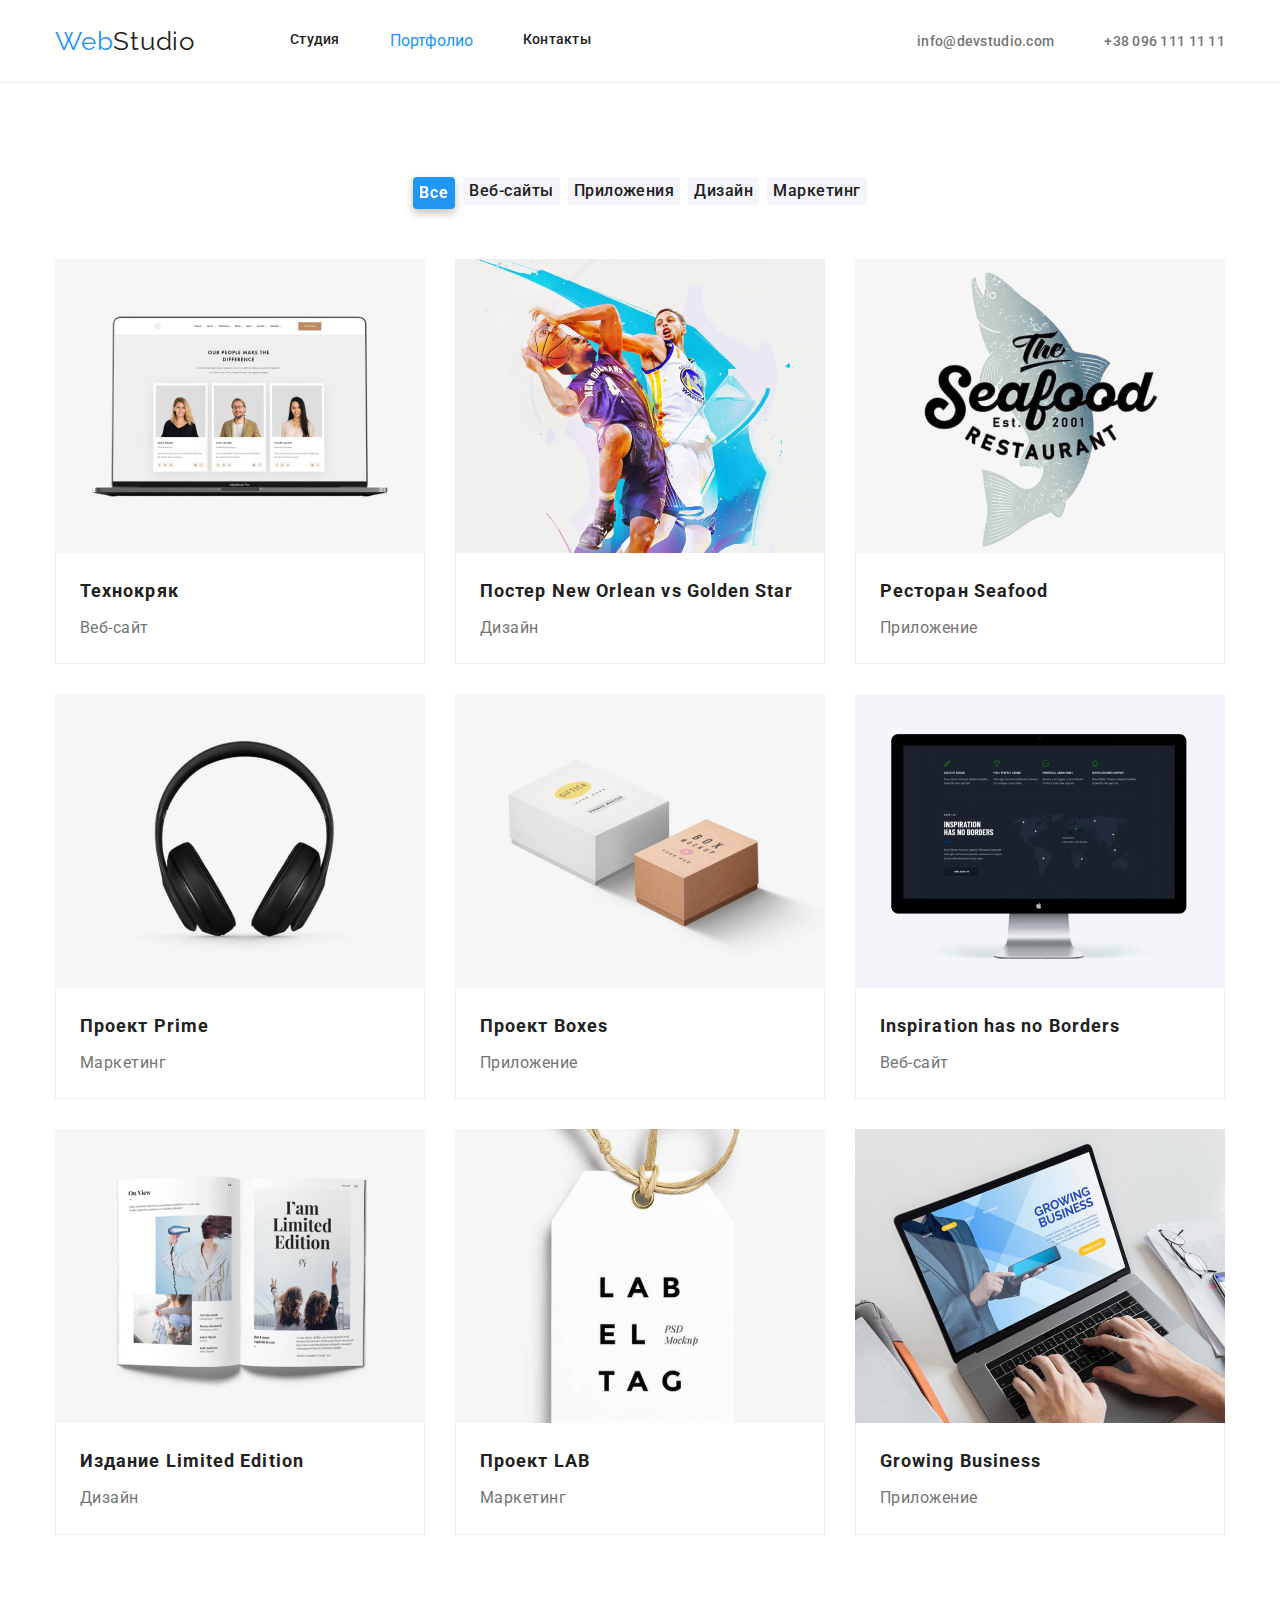
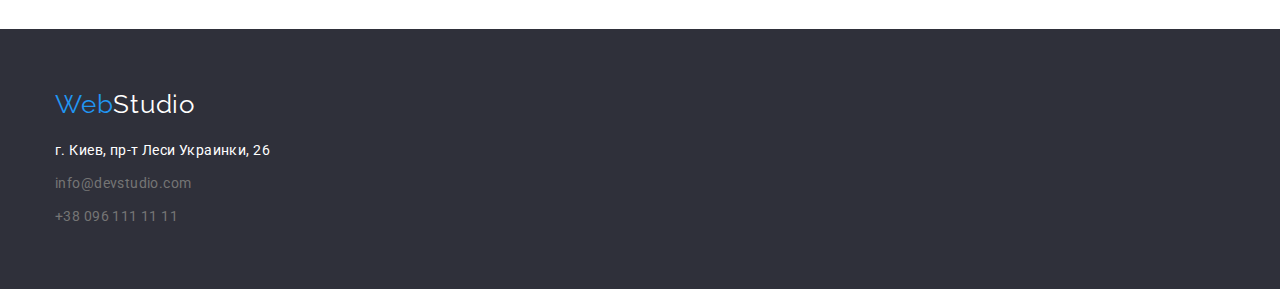
==== portfolio.html @ fd61dd6b "Initial commit" ====
<!DOCTYPE html>
<html lang="ru">
  <head>
    <meta charset="UTF-8" />
    <meta http-equiv="X-UA-Compatible" content="IE=edge" />
    <meta name="viewport" content="width=device-width, initial-scale=1.0" />
    <title>Портфолио</title>
    <link
      href="https://fonts.googleapis.com/css2?family=Raleway:wght@700&family=Roboto:wght@400;500;700;900&display=swap"
      rel="stylesheet"
    />
    <link
      rel="stylesheet"
      href="https://cdnjs.cloudflare.com/ajax/libs/modern-normalize/1.1.0/modern-normalize.min.css"
    />
    <link rel="stylesheet" href="./css/styles.css" />
  </head>
  <body>
    <!-- Шапка -->
    <header class="header">
      <div class="container contacts">
        <nav class="main-nav">
          <a class="logo-header" href="index.html">
            <span class="accent-logo-header">Web</span>Studio</a
          >

          <ul class="nav-list">
            <li class="nav-item">
              <a class="nav-link" href="./index.html">Студия</a>
            </li>
            <li class="nav-item">
              <a class="nav-link-current" href="./portfolio.html">Портфолио</a>
            </li>
            <li class="nav-item">
              <a class="nav-link" href="">Контакты</a>
            </li>
          </ul>
        </nav>

        <ul class="contacts">
          <li class="item">
            <a class="contact" href="mailto:info@devstudio.com"
              >info@devstudio.com</a
            >
          </li>
          <li class="item">
            <a class="contact" href="tel:+380961111111">+38 096 111 11 11</a>
          </li>
        </ul>
      </div>
    </header>
    <!-- Main -->
    <main>
      <!-- Навигация по сайту -->
      <section class="section">
        <div class="container">
          <h1 class="works-main-section visually-hidden">Наши работы</h1>
          <ul class="works-section-list">
            <li class="item-works">
              <button type="button" class="button">Все</button>
            </li>
            <li class="item-works">
              <button type="button" class="second-button">Веб-сайты</button>
            </li>
            <li class="item-works">
              <button type="button" class="second-button">Приложения</button>
            </li>
            <li class="item-works">
              <button type="button" class="second-button">Дизайн</button>
            </li>
            <li class="item-works">
              <button type="button" class="second-button">Маркетинг</button>
            </li>
          </ul>

          <ul class="card-set">
            <li class="card-set item">
              <a href="">
                <img
                  src="images/all/desctop.jpg"
                  alt="Технокряк"
                  width="370"
                  height="294"
                />
                <div class="card-description">
                  <h2 class="item description">Технокряк</h2>
                  <p class="item text">Веб-сайт</p>
                </div>
              </a>
            </li>

            <li class="card-set item">
              <a href="">
                <img
                  src="./images/all/img1.jpg"
                  alt="Постер New Orlean vs Golden Star"
                  width="370"
                  height="294"
                />
                <div class="card-description">
                  <h2 class="item description">
                    Постер New Orlean vs Golden Star
                  </h2>
                  <p class="item text">Дизайн</p>
                </div>
              </a>
            </li>

            <li class="card-set item">
              <a href="">
                <img
                  src="./images/all/img2.jpg"
                  alt="Ресторан Seafood"
                  width="370"
                  height="294"
                />
                <div class="card-description">
                  <h2 class="item description">Ресторан Seafood</h2>
                  <p class="item text">Приложение</p>
                </div>
              </a>
            </li>

            <li class="card-set item">
              <a href="">
                <img
                  src="./images/all/img3.jpg"
                  alt="Проект Prime"
                  width="370"
                  height="294"
                />
                <div class="card-description">
                  <h2 class="item description">Проект Prime</h2>
                  <p class="item text">Маркетинг</p>
                </div>
              </a>
            </li>

            <li class="card-set item">
              <a href="">
                <img
                  src="./images/all/img4.jpg"
                  alt="Проект Boxes"
                  width="370"
                  height="294"
                />
                <div class="card-description">
                  <h2 class="item description">Проект Boxes</h2>
                  <p class="item text">Приложение</p>
                </div>
              </a>
            </li>

            <li class="card-set item">
              <a href="">
                <img
                  src="./images/all/img5.jpg"
                  alt="Inspiration has no Borders"
                  width="370"
                  height="294"
                />
                <div class="card-description">
                  <h2 class="item description">Inspiration has no Borders</h2>
                  <p class="item text">Веб-сайт</p>
                </div>
              </a>
            </li>

            <li class="card-set item">
              <a href="">
                <img
                  src="./images/all/img6.jpg"
                  alt="Издание Limited Edition"
                  width="370"
                  height="294"
                />
                <div class="card-description">
                  <h2 class="item description">Издание Limited Edition</h2>
                  <p class="item text">Дизайн</p>
                </div>
              </a>
            </li>

            <li class="card-set item">
              <a href="">
                <img
                  src="./images/all/img7.jpg"
                  alt="Проект LAB"
                  width="370"
                  height="294"
                />
                <div class="card-description">
                  <h2 class="item description">Проект LAB</h2>
                  <p class="item text">Маркетинг</p>
                </div>
              </a>
            </li>

            <li class="card-set item">
              <a href="">
                <img
                  src="./images/all/img8.jpg"
                  alt="Growing Business"
                  width="370"
                  height="294"
                />
                <div class="card-description">
                  <h2 class="item description">Growing Business</h2>
                  <p class="item text">Приложение</p>
                </div>
              </a>
            </li>
          </ul>
        </div>
      </section>
    </main>

    <!-- footer     -->
    <footer class="footer">
      <div class="container">
        <a class="logo-footer" href="index.html">
          <span class="accent-logo">Web</span
          ><span class="accent-logo-footer">Studio</span></a
        >

        <address class="address">
          <ul class="address-list">
            <li class="address-item">
              <a class="street" href="https://goo.gl/maps/1c6XT1dpDKUksRFN7"
                >г. Киев, пр-т Леси Украинки, 26</a
              >
            </li>
            <li class="address-item">
              <a class="mail" href="mailto:info@devstudio.com"
                >info@devstudio.com</a
              >
            </li>
            <li class="address-item">
              <a class="tel" href="tel:+380961111111">+38 096 111 11 11</a>
            </li>
          </ul>
        </address>
      </div>
    </footer>
  </body>
</html>
---- css/styles.css ----
:root {
  --primary-text-color: #212121;
  --accent-color: #2196f3;
  --hero-footer-bgcolor: #2f303a;
  --white-color: #ffffff;
  --secondary-text-color: #757575;
  --secondary-bgcolor: #f5f4fa;
  --secondary-button-color: #f5f4fa;
}

/* цвет основного текста #212121 */

/* вторичный цвет текста  #757575 */

/* белый цвет  #FFFFFF */

/* акцент #2196F3 */

/* вторичный цвет фона #F5F4FA */

/* цвет герой, футер  #2F303A */

body {
  color: var(--primary-text-color);
  background-color: #fff;
  font-family: Roboto, sans-serif;
}

a {
  text-decoration: none;
}

h1,
h2,
h3,
p {
  margin: 0;
}

ul {
  list-style: none;
  margin: 0;
  padding: 0;
}

button {
  font-family: inherit;
  cursor: pointer;
  border-style: none;
}

/* container */
.container {
  margin-left: auto;
  margin-right: auto;
  width: 1200px;
  padding-left: 15px;
  padding-right: 15px;
}

.container > .contacts {
  align-items: center;
}

/* header */
.header {
  border-bottom: 1px solid #ececec;
}

/* Logo */
.logo-header {
  margin-right: 95px;
  padding-top: 25px;
  padding-bottom: 25px;
  color: var(--primary-text-color);
  font-family: Raleway, cursive;
  font-size: 26px;
  line-height: 1.19;
  letter-spacing: 0.03em;
  text-decoration: none;
  margin-top: 0;
}

.accent-logo-header {
  color: var(--accent-color);
  padding-top: 25px;
  padding-bottom: 25px;
  font-family: Raleway, cursive;
  font-size: 26px;
  line-height: 1.19;
  letter-spacing: 0.03em;
  text-decoration: none;
}

/* Main-nav */
.main-nav {
  display: flex;
  align-items: center;
}

/* Nav */
.nav-list {
  display: flex;
  margin-top: 0;
  margin-bottom: 0;
}

.nav-item:not(:last-child) {
  margin-right: 50px;
}

.nav-link {
  display: block;
  padding-top: 32px;
  padding-bottom: 32px;

  color: var(--primary-text-color);
  font-weight: 500;
  font-size: 14px;
  line-height: 1.14;
  letter-spacing: 0.02em;
  text-decoration: none;
}

.nav-link:hover,
.nav-link:focus {
  color: var(--accent-color);
}

.nav-link-current {
  display: block;
  padding-top: 32px;
  padding-bottom: 32px;

  color: var(--accent-color);
  text-decoration: none;
}

/* Contacts */
.contacts {
  margin-left: auto;
  margin-top: 0;
  margin-bottom: 0;
  display: flex;
}

.contact {
  color: var(--secondary-text-color);
  font-weight: 500;
  font-size: 14px;
  line-height: 1.14;
  letter-spacing: 0.02em;
  text-decoration: none;
}

.contacts .item + .item {
  margin-left: 50px;
}

.contact:hover,
.contact:focus {
  color: var(--accent-color);
}

/* Герой */
.hero {
  background-color: var(--hero-footer-bgcolor);
  text-align: center;
  padding-top: 200px;
  padding-bottom: 200px;
  text-align: center;
}

.hero-title {
  margin-top: 0;
  margin-bottom: 30px;
  color: var(--white-color);
  background-color: var(--hero-footer-bgcolor);
  font-weight: 900;
  font-size: 44px;
  line-height: 1.36;
  letter-spacing: 0.06em;
  text-align: center;
}

.button {
  background-color: var(--accent-color);
  color: var(--white-color);
  font-weight: 700;
  font-size: 16px;
  line-height: 1.87;
  letter-spacing: 0.06em;
  border-radius: 4px;
  align-items: center;
  filter: drop-shadow(0px 4px 4px rgba(0, 0, 0, 0.25));
  text-align: center;
}

.button:hover,
.button:focus {
  color: var(--white-color);
  background-color: #188ce8;
}

.second-button {
  font-weight: 500;
  font-size: 16px;
  line-height: 1.63;
  text-align: center;
  letter-spacing: 0.03em;
  border-radius: 4px;
  color: var(--primary-text-color);
  background-color: var(--secondary-button-color);
}

.second-button:hover,
.second-button:focus {
  color: var(--white-color);
  background-color: #188ce8;
}

/* section */
.section {
  padding-top: 94px;
  padding-bottom: 94px;
}

/* Особенности  */
.list-qualities {
  display: flex;
  padding: 0;
  margin: 0;
}

.item-qualities {
  margin-right: 30px;
  width: 270px;
}

.item-qualities:last-child {
  margin-right: 0;
}

.section.no-padding {
  padding-bottom: 0;
}

.title-qualities {
  margin-top: 0;
  margin-bottom: 10px;
  color: var(--primary-text-color);
  background-color: var(--white-color);
  font-weight: 700;
  font-size: 14px;
  line-height: 1.14;
  letter-spacing: 0.03em;
  text-transform: uppercase;
}

.text-qualities {
  color: var(--secondary-text-color);
  font-size: 14px;
  line-height: 1.71;
  letter-spacing: 0.03em;
  margin-bottom: 0;
}

/* Work */

.section-work {
  padding-top: 0;
}

.work {
  margin-bottom: 50px;
  color: var(--primary-text-color);
  font-weight: 700;
  font-size: 36px;
  line-height: 1.16;
  letter-spacing: 0.03em;
  padding-top: 0;
  text-align: center;
}

.work-list {
  display: flex;
  text-align: center;
  padding: 0;
  margin: 0;
}

.work-item:not(:last-child) {
  margin-right: 30px;
}

/* Section team */
.team {
  background-color: var(--secondary-bgcolor);
  margin-bottom: 0;
}

.title-team {
  margin-top: 0;
  margin-bottom: 50px;
  color: var(--primary-text-color);
  font-weight: 700;
  font-size: 36px;
  line-height: 1.16;
  letter-spacing: 0.03em;
  text-align: center;
}

.team-list {
  display: flex;
  text-align: center;
  padding-left: 0;
  padding: 0;
  margin: 0;
}

.team-item {
  margin-right: 30px;
  background: #ffffff;
  box-shadow: 0px 1px 3px rgba(0, 0, 0, 0.12), 0px 1px 1px rgba(0, 0, 0, 0.14),
    0px 2px 1px rgba(0, 0, 0, 0.2);
  border-radius: 0px 0px 4px 4px;
}

.team-item:last-child {
  margin-right: 0;
}

.name {
  margin-top: 0;
  margin-bottom: 10px;
  color: var(--primary-text-color);
  font-weight: 500;
  font-size: 16px;
  line-height: 1.18;
  text-align: center;
  letter-spacing: 0.03em;
}

.position {
  color: var(--secondary-text-color);
  font-size: 16px;
  line-height: 1.18;
  text-align: center;
  letter-spacing: 0.03em;
  text-align: center;
}

.worker {
  padding-top: 30px;
  padding-bottom: 30px;
}

/* навигация по сайту */
.visually-hidden {
  position: absolute;
  width: 1px;
  height: 1px;
  margin: -1px;
  border: 0;
  padding: 0;
  white-space: nowrap;
  clip-path: inset(100%);
  clip: rect(0 0 0 0);
  overflow: hidden;
}

.works-main {
  background-color: #e5e5e5;
}

.works-section-list {
  display: flex;
  justify-content: center;
  margin-bottom: 50px;
}

.item-works:not(:last-child) {
  margin-right: 8px;
}

.description {
  margin-bottom: 4px;
  color: var(--primary-text-color);
  font-weight: 700;
  font-size: 18px;
  line-height: 2;
  letter-spacing: 0.06em;
}

.text {
  color: var(--secondary-text-color);
  font-size: 16px;
  line-height: 1.88;
  letter-spacing: 0.03em;
}

.card-set {
  padding: 0;
  margin: 0;
  margin-right: -30px;
  margin-bottom: -30px;
  list-style: none;
  display: flex;
  flex-wrap: wrap;
}

.card-set.item {
  margin-right: 30px;
  margin-bottom: 30px;
  flex-basis: calc(100% / 3 - 30px);
}

.card-description {
  padding-top: 20px;
  padding-bottom: 20px;
  padding-left: 24px;
  padding-right: 24px;
  border-left: 1px solid #eeeeee;
  border-bottom: 1px solid #eeeeee;
  border-right: 1px solid #eeeeee;
}

img {
  display: block;
}

/* Footer */
.address {
  margin-top: 20px;
}

.footer {
  background-color: var(--hero-footer-bgcolor);
  padding-top: 60px;
  padding-bottom: 60px;
}

.logo-footer {
  color: var(--accent-color);
  font-family: Raleway, cursive;
  font-size: 26px;
  line-height: 1.19;
  letter-spacing: 0.03em;
  text-decoration: none;
  margin-top: 0;
}

.accent-logo-footer {
  color: var(--white-color);
  text-decoration: none;
}

.address-list {
  padding-left: 0;
  margin-bottom: 0;
}

.address-item:not(:last-child) {
  margin-bottom: 9px;
}

.street {
  color: var(--white-color);
  text-decoration: none;
  font-size: 14px;
  line-height: 1.71;
  letter-spacing: 0.03em;
  font-style: normal;
}

.mail,
.tel {
  color: var(--secondary-text-color);
  text-decoration: none;
  font-size: 14px;
  line-height: 1.71;
  letter-spacing: 0.03em;
  font-style: normal;
}

.mail:hover,
.tel:hover {
  color: var(--accent-color);
}

.mail:focus,
.tel:focus {
  color: var(--accent-color);
}
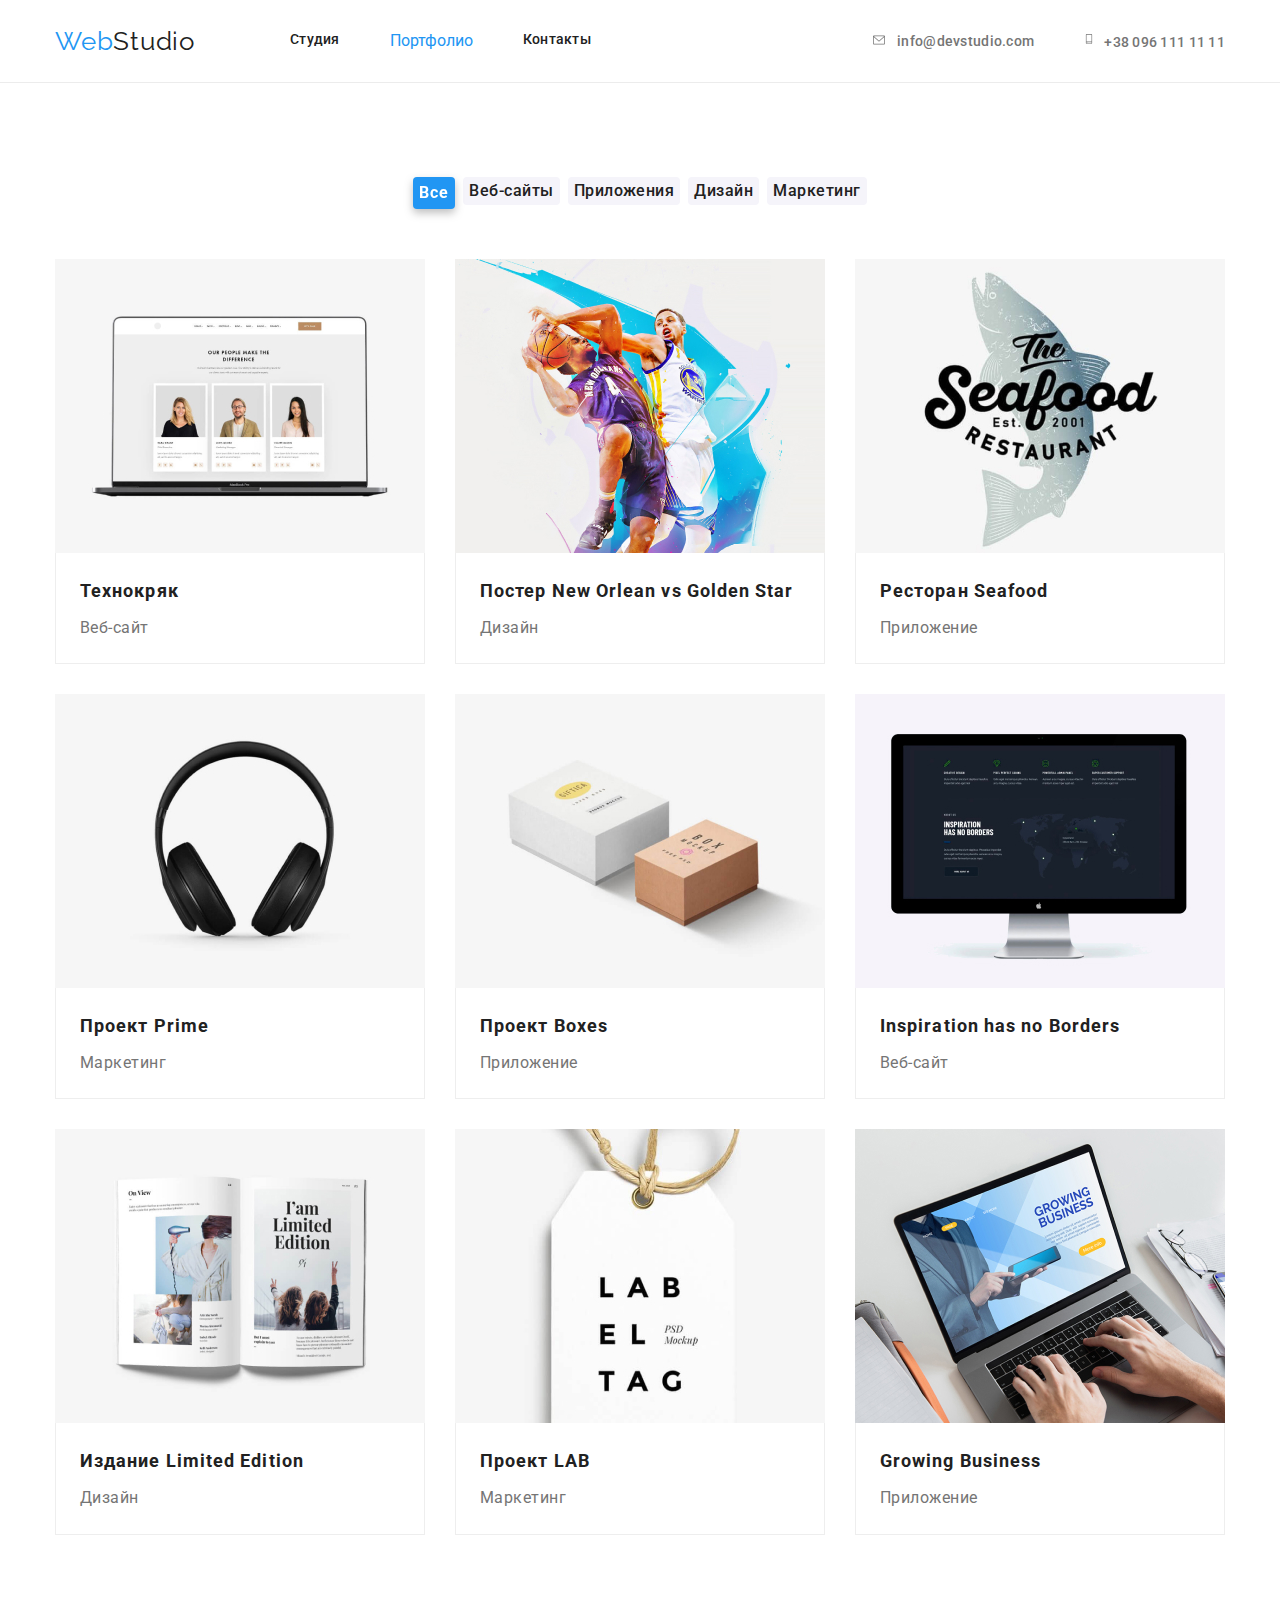
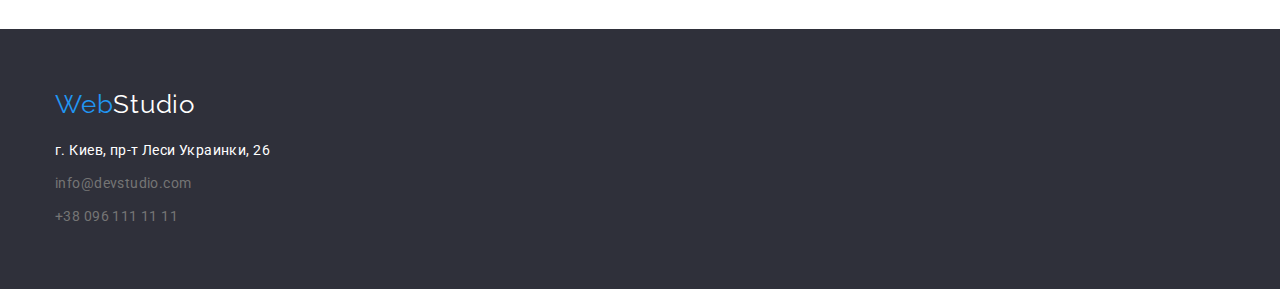
==== commit 933b6b9d: "." ====
--- a/portfolio.html
+++ b/portfolio.html
@@ -40,11 +40,20 @@
         <ul class="contacts">
           <li class="item">
             <a class="contact" href="mailto:info@devstudio.com"
+              ><svg class="header-icon" width="16" height="12">
+                <use href="./images/icons.svg#icon-envelope"></use></svg
               >info@devstudio.com</a
             >
           </li>
           <li class="item">
-            <a class="contact" href="tel:+380961111111">+38 096 111 11 11</a>
+            <a class="contact" href="tel:+380961111111">
+              <svg class="header-icon" width="10" height="16">
+                <use
+                  href="./images/icons.svg#icon-smartphone"
+                  class="tel-icon"
+                ></use></svg
+              >+38 096 111 11 11</a
+            >
           </li>
         </ul>
       </div>
--- a/css/styles.css
+++ b/css/styles.css
@@ -8,18 +8,6 @@
   --secondary-button-color: #f5f4fa;
 }
 
-/* цвет основного текста #212121 */
-
-/* вторичный цвет текста  #757575 */
-
-/* белый цвет  #FFFFFF */
-
-/* акцент #2196F3 */
-
-/* вторичный цвет фона #F5F4FA */
-
-/* цвет герой, футер  #2F303A */
-
 body {
   color: var(--primary-text-color);
   background-color: #fff;
@@ -153,6 +141,14 @@
   text-decoration: none;
 }
 
+.header-icon {
+  margin-right: 10px;
+}
+
+.header-icon:hover {
+  fill: var(--accent-color);
+}
+
 .contacts .item + .item {
   margin-left: 50px;
 }
@@ -164,18 +160,28 @@
 
 /* Герой */
 .hero {
+  max-width: 1600px;
+  height: 600px;
   background-color: var(--hero-footer-bgcolor);
   text-align: center;
   padding-top: 200px;
   padding-bottom: 200px;
-  text-align: center;
+  margin-left: auto;
+  margin-right: auto;
+  text-align: center;
+  background-image: linear-gradient(
+    rgba(47, 48, 58, 0.4) rgba(47, 48, 58, 0.4),
+    url('../images/main-background.jpg')
+  );
+  background-repeat: no-repeat;
+  background-size: cover;
+  background-position: center;
 }
 
 .hero-title {
   margin-top: 0;
   margin-bottom: 30px;
   color: var(--white-color);
-  background-color: var(--hero-footer-bgcolor);
   font-weight: 900;
   font-size: 44px;
   line-height: 1.36;
@@ -241,12 +247,23 @@
   margin-right: 0;
 }
 
+.qualities-background {
+  background-color: var(--secondary-bgcolor);
+  width: 270px;
+  height: 120px;
+}
+
+.qualities-icon {
+  width: 70px;
+  height: 70px;
+}
+
 .section.no-padding {
   padding-bottom: 0;
 }
 
 .title-qualities {
-  margin-top: 0;
+  margin-top: 30px;
   margin-bottom: 10px;
   color: var(--primary-text-color);
   background-color: var(--white-color);
@@ -353,6 +370,52 @@
 .worker {
   padding-top: 30px;
   padding-bottom: 30px;
+}
+
+.socials-icon {
+  margin-top: 16px;
+  margin-right: 10px;
+}
+
+.social-icon:hover {
+  background-color: #188ce8;
+  border-radius: 50px;
+  width: 40px;
+  height: 40px;
+}
+
+/* Постоянные клиенты */
+.title-clients {
+  margin-bottom: 50px;
+  font-weight: 700;
+  font-size: 36px;
+  line-height: 42px;
+  text-align: center;
+  letter-spacing: 0.03em;
+  color: var(--primary-text-color);
+}
+
+.clients-list {
+  display: flex;
+  text-align: center;
+  padding-left: 0;
+  padding: 0;
+  margin: 0;
+}
+
+.clients-item {
+  margin-right: 30px;
+}
+
+.clients-item:last-child {
+  margin-right: 0;
+}
+
+.group-icon {
+  width: 170px;
+  height: 92px;
+  border: 1px solid #afb1b8;
+  border-radius: 4px;
 }
 
 /* навигация по сайту */
@@ -413,6 +476,11 @@
   margin-right: 30px;
   margin-bottom: 30px;
   flex-basis: calc(100% / 3 - 30px);
+}
+
+.card-set.item:hover {
+  box-shadow: 0px 1px 1px rgba(0, 0, 0, 0.12), 0px 4px 4px rgba(0, 0, 0, 0.06),
+    1px 4px 6px rgba(0, 0, 0, 0.16);
 }
 
 .card-description {
@@ -455,6 +523,28 @@
   text-decoration: none;
 }
 
+/* присоединяйтесь */
+.join {
+  width: 206px;
+  height: 80px;
+  margin-left: 70px;
+  align-items: center;
+}
+
+.join-list {
+  display: flex;
+}
+
+.join-text {
+  margin-bottom: 20px;
+  font-weight: 700;
+  font-size: 14px;
+  line-height: 1.14;
+  letter-spacing: 0.03em;
+  color: var(--white-color);
+}
+
+/* Адресс */
 .address-list {
   padding-left: 0;
   margin-bottom: 0;
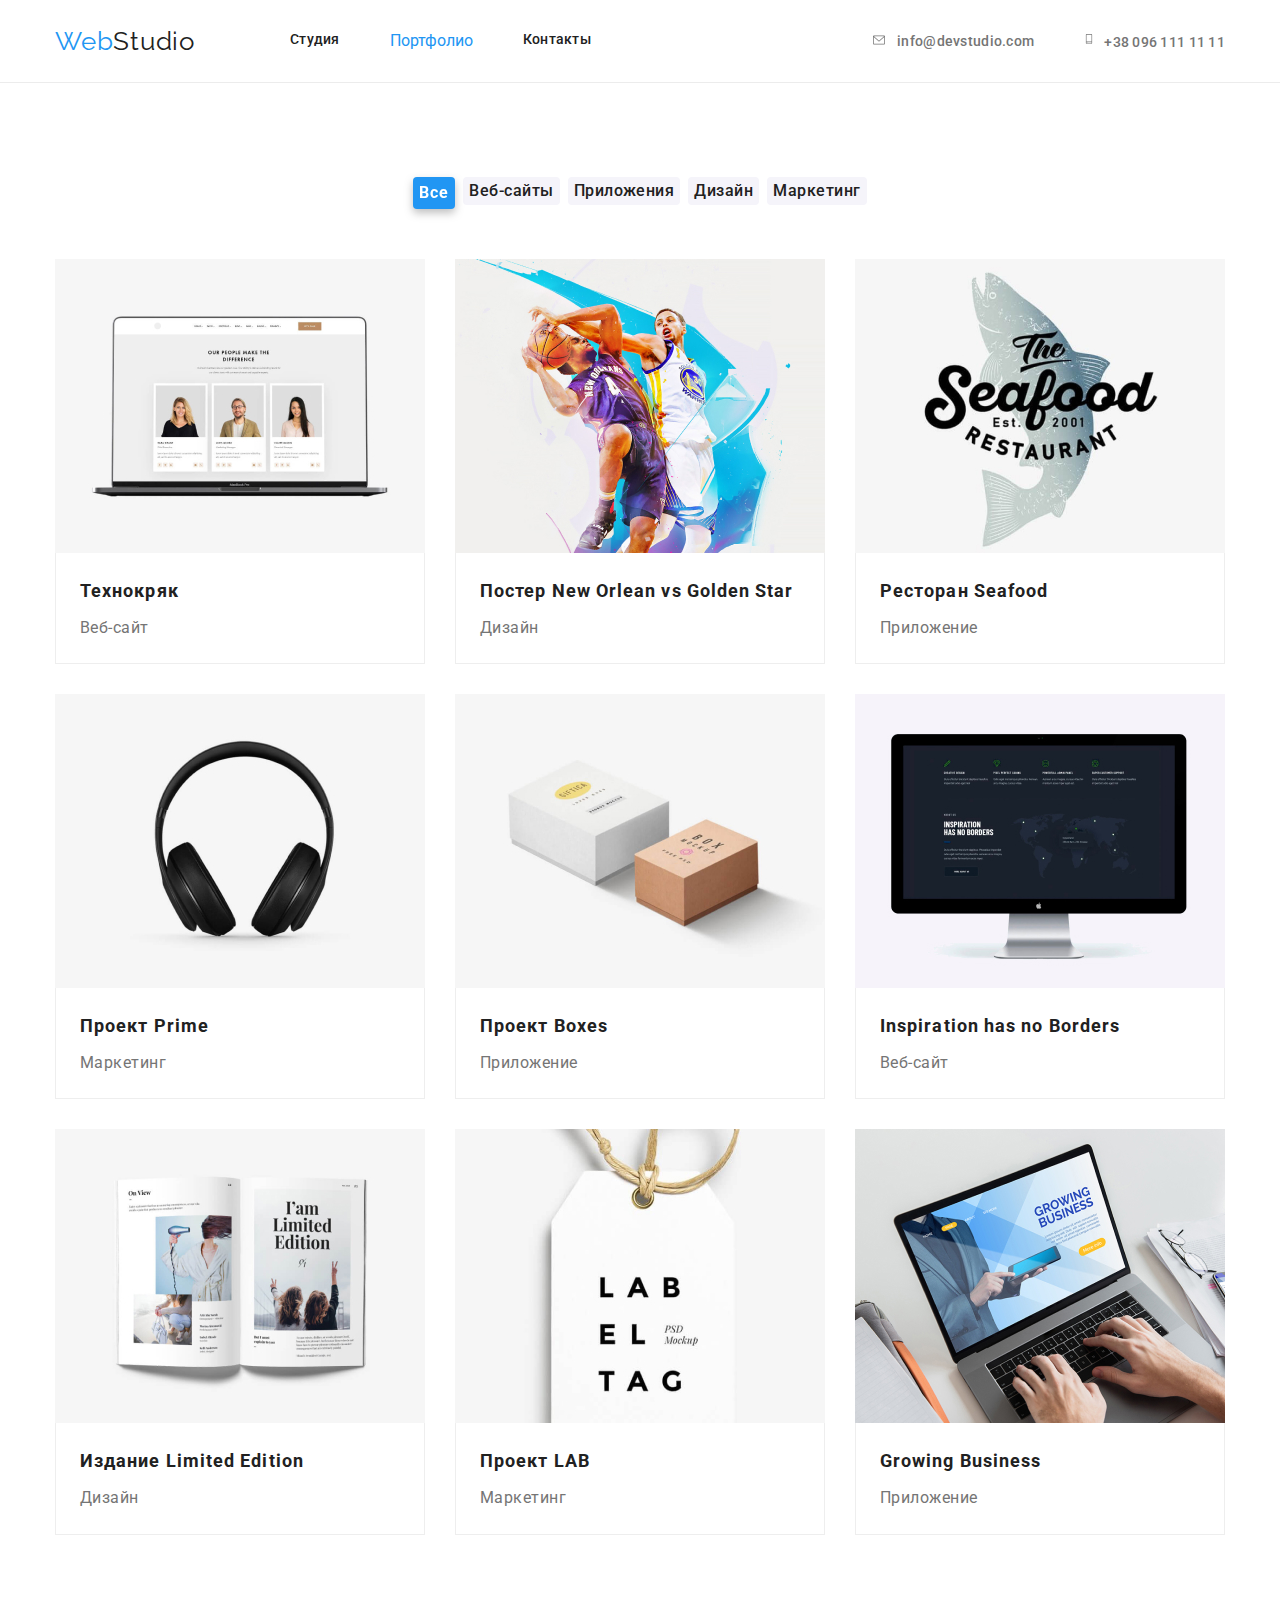
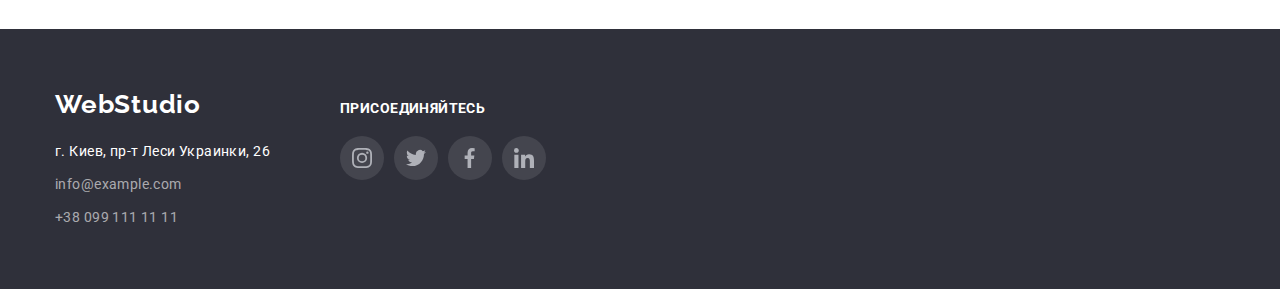
==== commit 316cd17a: "." ====
--- a/portfolio.html
+++ b/portfolio.html
@@ -225,30 +225,56 @@
     </main>
 
     <!-- footer     -->
-    <footer class="footer">
-      <div class="container">
-        <a class="logo-footer" href="index.html">
-          <span class="accent-logo">Web</span
-          ><span class="accent-logo-footer">Studio</span></a
-        >
-
-        <address class="address">
-          <ul class="address-list">
-            <li class="address-item">
-              <a class="street" href="https://goo.gl/maps/1c6XT1dpDKUksRFN7"
-                >г. Киев, пр-т Леси Украинки, 26</a
-              >
-            </li>
-            <li class="address-item">
-              <a class="mail" href="mailto:info@devstudio.com"
-                >info@devstudio.com</a
-              >
-            </li>
-            <li class="address-item">
-              <a class="tel" href="tel:+380961111111">+38 096 111 11 11</a>
-            </li>
-          </ul>
-        </address>
+    <!-- footer     -->
+    <footer class="footer-section">
+      <div class="container footer">
+        <div class="address-wrap">
+          <a href="./index.html" class="footer-logo"
+            ><span class="logo-accent">Web</span>Studio</a
+          >
+          <address class="address">
+            <span class="footer-text">г. Киев, пр-т Леси Украинки, 26</span>
+            <a href="mailto:info@example.com" class="footer-contacts"
+              >info@example.com</a
+            >
+            <a href="tel:+380991111111" class="footer-contacts"
+              >+38 099 111 11 11</a
+            >
+          </address>
+        </div>
+        <div class="slogan-wrap">
+          <h3 class="footer-slogan">Присоединяйтесь</h3>
+          <ul class="social-list footer">
+            <li class="social-item">
+              <a href="" class="social-link footer">
+                <svg class="social-icon" width="20px" height="20px">
+                  <use href="./images/icons.svg#icon-instagram"></use>
+                </svg>
+              </a>
+            </li>
+            <li class="social-item">
+              <a href="" class="social-link footer">
+                <svg class="social-icon" width="20px" height="20px">
+                  <use href="./images/icons.svg#icon-twitter"></use>
+                </svg>
+              </a>
+            </li>
+            <li class="social-item">
+              <a href="" class="social-link footer"
+                ><svg class="social-icon" width="20px" height="20px">
+                  <use href="./images/icons.svg#icon-facebook"></use>
+                </svg>
+              </a>
+            </li>
+            <li class="social-item">
+              <a href="" class="social-link footer">
+                <svg class="social-icon" width="20px" height="20px">
+                  <use href="./images/icons.svg#icon-linkedin"></use>
+                </svg>
+              </a>
+            </li>
+          </ul>
+        </div>
       </div>
     </footer>
   </body>
--- a/css/styles.css
+++ b/css/styles.css
@@ -170,9 +170,10 @@
   margin-right: auto;
   text-align: center;
   background-image: linear-gradient(
-    rgba(47, 48, 58, 0.4) rgba(47, 48, 58, 0.4),
-    url('../images/main-background.jpg')
-  );
+      rgba(47, 48, 58, 0.4),
+      rgba(47, 48, 58, 0.4)
+    ),
+    url('../images/main-background.jpg');
   background-repeat: no-repeat;
   background-size: cover;
   background-position: center;
@@ -375,13 +376,20 @@
 .socials-icon {
   margin-top: 16px;
   margin-right: 10px;
-}
-
-.social-icon:hover {
-  background-color: #188ce8;
+  justify-content: align-items;
+}
+
+.socials-icon:hover,
+.socials-icon:focus {
+  margin-top: 16px;
+  margin-right: 10px;
+  left: 0;
+  right: 0;
+  top: 0;
+  bottom: 0;
+  background-color: var(--accent-color);
+  fill: var(--white-color);
   border-radius: 50px;
-  width: 40px;
-  height: 40px;
 }
 
 /* Постоянные клиенты */
@@ -416,6 +424,16 @@
   height: 92px;
   border: 1px solid #afb1b8;
   border-radius: 4px;
+}
+
+.group-icon.current {
+  fill: #757575;
+}
+
+.group-icon:hover {
+  border: 1px solid var(--accent-color);
+  border-radius: 4px;
+  fill: var(--accent-color);
 }
 
 /* навигация по сайту */
@@ -498,87 +516,95 @@
 }
 
 /* Footer */
-.address {
-  margin-top: 20px;
-}
-
-.footer {
-  background-color: var(--hero-footer-bgcolor);
-  padding-top: 60px;
-  padding-bottom: 60px;
-}
-
-.logo-footer {
-  color: var(--accent-color);
-  font-family: Raleway, cursive;
+.footer-section {
+  background-color: #2f303a;
+  padding: 60px 0px;
+}
+.footer-section .container {
+  display: flex;
+  align-items: baseline;
+}
+.footer-logo {
+  display: block;
+  margin-bottom: 20px;
+  color: #ffffff;
+  font-family: raleway, sans-serif;
+  font-weight: 700;
   font-size: 26px;
   line-height: 1.19;
   letter-spacing: 0.03em;
   text-decoration: none;
-  margin-top: 0;
-}
-
-.accent-logo-footer {
-  color: var(--white-color);
-  text-decoration: none;
-}
-
-/* присоединяйтесь */
-.join {
-  width: 206px;
-  height: 80px;
-  margin-left: 70px;
-  align-items: center;
-}
-
-.join-list {
-  display: flex;
-}
-
-.join-text {
-  margin-bottom: 20px;
-  font-weight: 700;
-  font-size: 14px;
-  line-height: 1.14;
-  letter-spacing: 0.03em;
-  color: var(--white-color);
-}
-
-/* Адресс */
-.address-list {
-  padding-left: 0;
-  margin-bottom: 0;
-}
-
-.address-item:not(:last-child) {
-  margin-bottom: 9px;
-}
-
-.street {
-  color: var(--white-color);
-  text-decoration: none;
+}
+.footer-text {
+  display: block;
+  line-height: 24px;
+}
+.address {
+  color: #ffffff;
+  font-style: normal;
+  font-weight: 400;
   font-size: 14px;
   line-height: 1.71;
   letter-spacing: 0.03em;
-  font-style: normal;
-}
-
-.mail,
-.tel {
-  color: var(--secondary-text-color);
-  text-decoration: none;
+}
+.footer-contacts {
+  display: flex;
+  margin-top: 9px;
+  line-height: 24px;
+  color: rgba(255, 255, 255, 0.6);
+  text-decoration: none;
+}
+.footer-contacts:hover,
+.footer-contacts:focus {
+  color: var(--brand-color);
+}
+.footer-slogan {
+  color: var(--white-color);
+  font-weight: 700;
   font-size: 14px;
-  line-height: 1.71;
-  letter-spacing: 0.03em;
-  font-style: normal;
-}
-
-.mail:hover,
-.tel:hover {
-  color: var(--accent-color);
-}
-
-.mail:focus,
-.tel:focus {
-  color: var(--accent-color);
-}
+  line-height: 16px;
+  text-transform: uppercase;
+  letter-spacing: 0.03em;
+}
+.container.slogan-wrap {
+  display: flex;
+  align-items: center;
+  justify-content: center;
+}
+.social-list.footer {
+  display: flex;
+  margin-top: 20px;
+}
+.social-link.footer {
+  color: var(--white-color);
+  background-color: rgba(255, 255, 255, 0.1);
+}
+.social-link.footer:hover,
+.social-link.footer:focus {
+  background-color: var(--accent-color);
+}
+.slogan-wrap {
+  margin-left: 70px;
+}
+.social-list {
+  display: flex;
+  justify-content: center;
+  gap: 10px;
+}
+.social-link {
+  display: flex;
+  align-items: center;
+  justify-content: center;
+  width: 44px;
+  height: 44px;
+  color: var(--white-color);
+  border-radius: 50%;
+}
+.social-icon {
+  fill: currentColor;
+}
+.social-link:hover,
+.social-link:focus {
+  color: var(--main-background);
+  background-color: var(--brand-color);
+}
